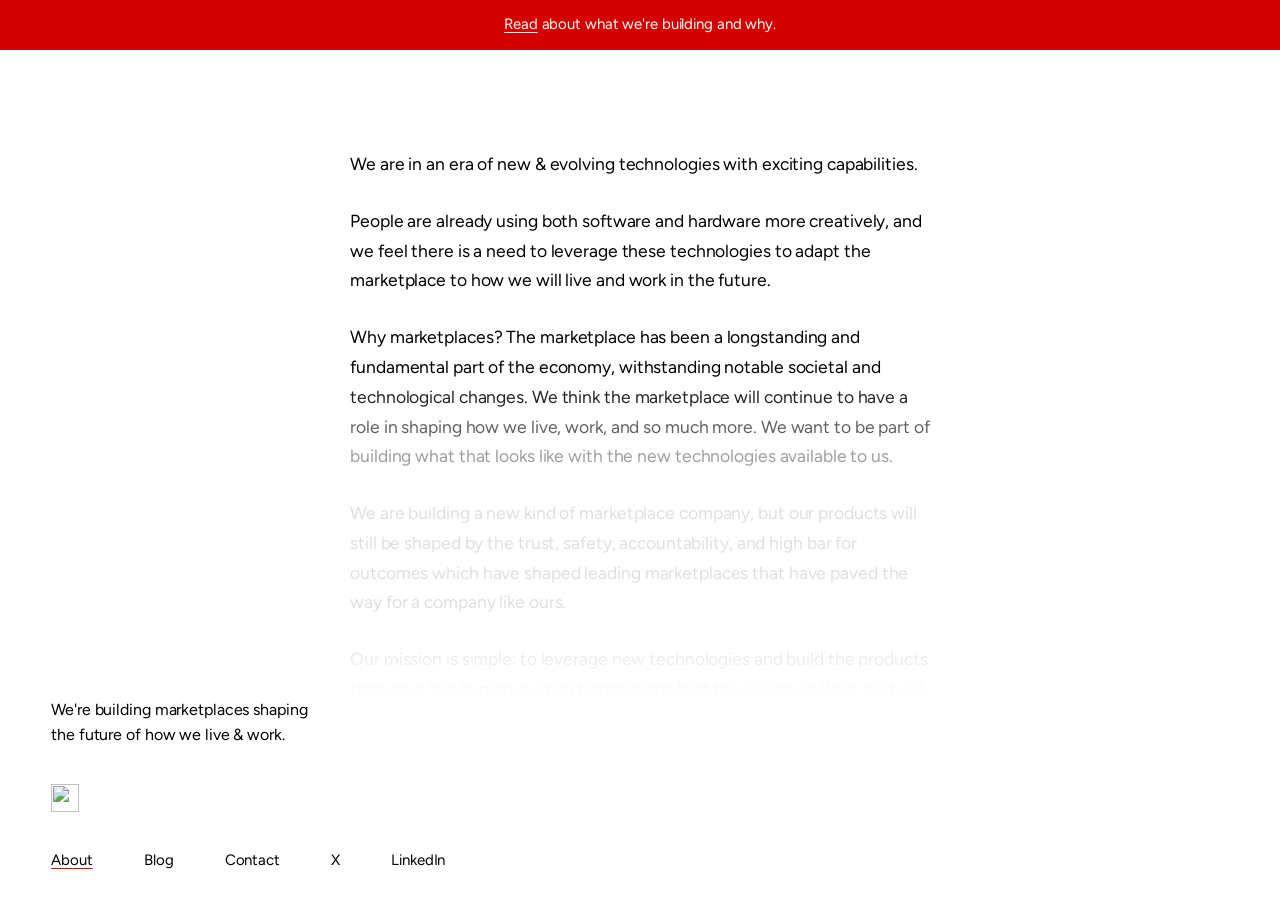
==== about.html @ 6d11f4cb "Refactor footer navigation and update image size" ====
<!DOCTYPE html>
<html lang="en-GB">
<head>
<meta charset="utf-8">
<meta name="viewport" content="width=device-width, initial-scale=1">
<meta name="color-scheme" content="light">
<title>About — Pelume</title>
<meta name="description" content="We're building the marketplaces shaping the future of how we live and work. Coming soon.">
<meta property="og:title" content="About — Pelume">
<meta property="og:description" content="We're building the marketplaces shaping the future of how we live and work. Coming soon.">
<meta property="og:url" content="https://pelume.com/about">
<meta property="og:type" content="article">
<link rel="icon" href="favicon.ico" sizes="32x32">
<link rel="icon" href="paperclips.svg" type="image/svg+xml">
<link rel="apple-touch-icon" href="apple-touch-icon.png">
<link rel="preconnect" href="https://fonts.googleapis.com">
<link rel="preconnect" href="https://fonts.gstatic.com" crossorigin>
<link href="https://fonts.googleapis.com/css2?family=Figtree:wght@400;600&display=swap" rel="stylesheet">
<link rel="stylesheet" href="styles.css">
</head>
<body>
  <div class="shell">

    <header class="bar">
      <p><a href="about.html" aria-current="page">Read</a> about what we're building and why.</p>
    </header>

    <div class="scroll">
      <main class="letter">
        <p data-reveal>We are in an era of new &amp; evolving technologies with exciting capabilities.</p>
        <p data-reveal>People are already using both software and hardware more creatively, and we feel there is a need to leverage these technologies to adapt the marketplace to how we will live and work in the future.</p>
        <p data-reveal>Why marketplaces? The marketplace has been a longstanding and fundamental part of the economy, withstanding notable societal and technological changes. We think the marketplace will continue to have a role in shaping how we live, work, and so much more. We want to be part of building what that looks like with the new technologies available to us.</p>
        <p data-reveal>We are building a new kind of marketplace company, but our products will still be shaped by the trust, safety, accountability, and high bar for outcomes which have shaped leading marketplaces that have paved the way for a company like ours.</p>
        <p data-reveal>Our mission is simple: to leverage new technologies and build the products that drive the human-human transactions that have been, still are, and will be incredibly integral to how we live and work.</p>
        <p data-reveal>We're excited to build for you, and we look forward to what's in store.</p>
        <p class="back"><a class="plain" href="index.html" aria-label="Home">← 🏠</a> // <a class="plain" href="mailto:hello@pelume.com" aria-label="Email hello@pelume.com">👋</a></p>
      </main>
    </div>

    <footer class="foot">
      <p class="foot-lede">We're building marketplaces shaping the future of how we live &amp; work.</p>
      <a class="home" href="index.html" aria-label="Pelume home">
        <img src="paperclips.svg" width="30" height="30" alt="">
      </a>
      <nav class="nav" aria-label="Site">
        <a href="about.html" aria-current="page">About</a>
        <a href="blog.html">Blog</a>
        <a href="mailto:hello@pelume.com">Contact</a>
        <a href="https://x.com/pelume" rel="me noopener">X</a>
        <a href="https://linkedin.com/pelume" rel="me noopener">LinkedIn</a>
      </nav>
    </footer>

  </div>
  <script src="app.js"></script>
</body>
</html>
---- styles.css ----
/* Pelume — fixed banner, fixed footer, one scrolling region between them. */

:root {
  color-scheme: light;

  --paper: #fff;
  --ink: #000;
  --dim: rgba(0, 0, 0, 0.13);
  --line: rgba(0, 0, 0, 0.16);
  --accent: #d40000;

  --sans: "Figtree", -apple-system, BlinkMacSystemFont, "Segoe UI", Roboto,
    Helvetica, Arial, sans-serif;

  --measure: 62ch;
  --pad: clamp(20px, 4vw, 56px);
}

* {
  box-sizing: border-box;
}

html {
  -webkit-text-size-adjust: 100%;
}

body {
  margin: 0;
  min-height: 100dvh;
  background: var(--paper);
  color: var(--ink);
  font-family: var(--sans);
  font-size: clamp(16px, 0.25vw + 15.2px, 17.5px);
  font-weight: 400;
  line-height: 1.7;
  letter-spacing: -0.006em;
  -webkit-font-smoothing: antialiased;
  -moz-osx-font-smoothing: grayscale;
}

/* ---------- Shell ---------- */

.shell {
  display: flex;
  flex-direction: column;
  height: 100dvh;
  overflow: hidden;
}

.bar {
  flex: none;
  display: flex;
  align-items: center;
  justify-content: center;
  min-height: 50px;
  padding: 0.55rem var(--pad);
  background: var(--accent);
  color: #fff;
  font-size: 0.9375rem;
  text-align: center;
}

.bar p {
  margin: 0;
}

.scroll {
  flex: 1 1 auto;
  min-height: 0;
  overflow-y: auto;
  overscroll-behavior: contain;
  -webkit-mask-image: linear-gradient(
    to bottom,
    transparent 0,
    #000 24px,
    #000 calc(100% - 64px),
    transparent 100%
  );
  mask-image: linear-gradient(
    to bottom,
    transparent 0,
    #000 24px,
    #000 calc(100% - 64px),
    transparent 100%
  );
}

.foot {
  flex: none;
  padding: 0 var(--pad) clamp(18px, 3vh, 32px);
  display: grid;
  gap: clamp(20px, 4vh, 44px);
}

.foot-lede {
  max-width: 42ch;
  margin: 0;
  font-size: 1rem;
  line-height: 1.55;
  text-wrap: balance;
}

.foot-row {
  display: flex;
  align-items: center;
  justify-content: space-between;
  gap: 1.5rem 2rem;
  flex-wrap: wrap;
}

/* About: the paperclip sits in the middle of the footer row */
.foot-row.is-centred {
  display: grid;
  grid-template-columns: 1fr auto 1fr;
  align-items: center;
}

.foot-row.is-centred .home {
  grid-column: 2;
}

.foot-row.is-centred .nav {
  grid-column: 3;
  justify-content: flex-end;
}

.home {
  display: inline-flex;
  line-height: 0;
}

.home img {
  width: 28px;
  height: 28px;
  display: block;
  transition: opacity 0.15s ease;
}

.home:hover img {
  opacity: 0.6;
}

/* ---------- Links ---------- */

a {
  color: inherit;
  text-decoration: none;
}

.nav {
  display: flex;
  flex-wrap: wrap;
  gap: 1rem clamp(1.5rem, 4vw, 3.25rem);
  font-size: 0.9375rem;
}

.nav a:hover,
.bar a,
.nav a[aria-current="page"] {
  text-decoration: underline;
  text-underline-offset: 3px;
  text-decoration-thickness: 1px;
}

.nav a[aria-current="page"] {
  text-decoration-color: var(--accent);
}

.bar a:hover {
  text-decoration-thickness: 2px;
}

:focus-visible {
  outline: 2px solid var(--accent);
  outline-offset: 3px;
  border-radius: 2px;
}

/* ---------- Home: the mark ---------- */

.hero {
  min-height: 100%;
  display: grid;
  place-items: center;
  padding: clamp(32px, 8vh, 96px) var(--pad);
}

.mark {
  position: relative;
  width: clamp(190px, 26vw, 330px);
  aspect-ratio: 1;
  display: block;
}

.mark img,
.mark canvas {
  position: absolute;
  inset: 0;
  width: 100%;
  height: 100%;
  display: block;
}

.mark.is-live img {
  opacity: 0;
}

/* ---------- Letter ---------- */

.letter {
  max-width: var(--measure);
  margin-inline: auto;
  padding: clamp(48px, 11vh, 120px) var(--pad) clamp(64px, 14vh, 160px);
}

.letter p {
  margin: 0 0 1.55em;
  text-wrap: pretty;
}

.letter p:last-child {
  margin-bottom: 0;
}

.letter a {
  text-decoration: underline;
  text-underline-offset: 3px;
  text-decoration-thickness: 1px;
  text-decoration-color: var(--accent);
}

.letter a:hover {
  color: var(--accent);
}

.back {
  margin-top: 3em;
}

.back a,
a.plain {
  text-decoration: none;
  transition: opacity 0.15s ease;
}

.back a:hover,
a.plain:hover {
  text-decoration: none;
  opacity: 0.6;
}

/* Words start dim and reach full black as they scroll up the page. */
.word {
  color: var(--dim);
}

/* ---------- Small screens: let the document scroll ---------- */

@media (max-width: 720px) {
  .shell {
    height: auto;
    overflow: visible;
  }

  .bar {
    position: sticky;
    top: 0;
    z-index: 10;
  }

  .scroll {
    overflow: visible;
    -webkit-mask-image: none;
    mask-image: none;
  }

  .hero {
    min-height: 62vh;
  }

  .foot {
    padding-top: clamp(32px, 8vh, 64px);
    border-top: 1px solid var(--line);
  }

  .foot-row.is-centred {
    display: flex;
    justify-content: space-between;
  }
}

@media (prefers-reduced-motion: reduce) {
  * {
    transition: none !important;
    animation: none !important;
  }

  .word {
    color: var(--ink);
  }
}
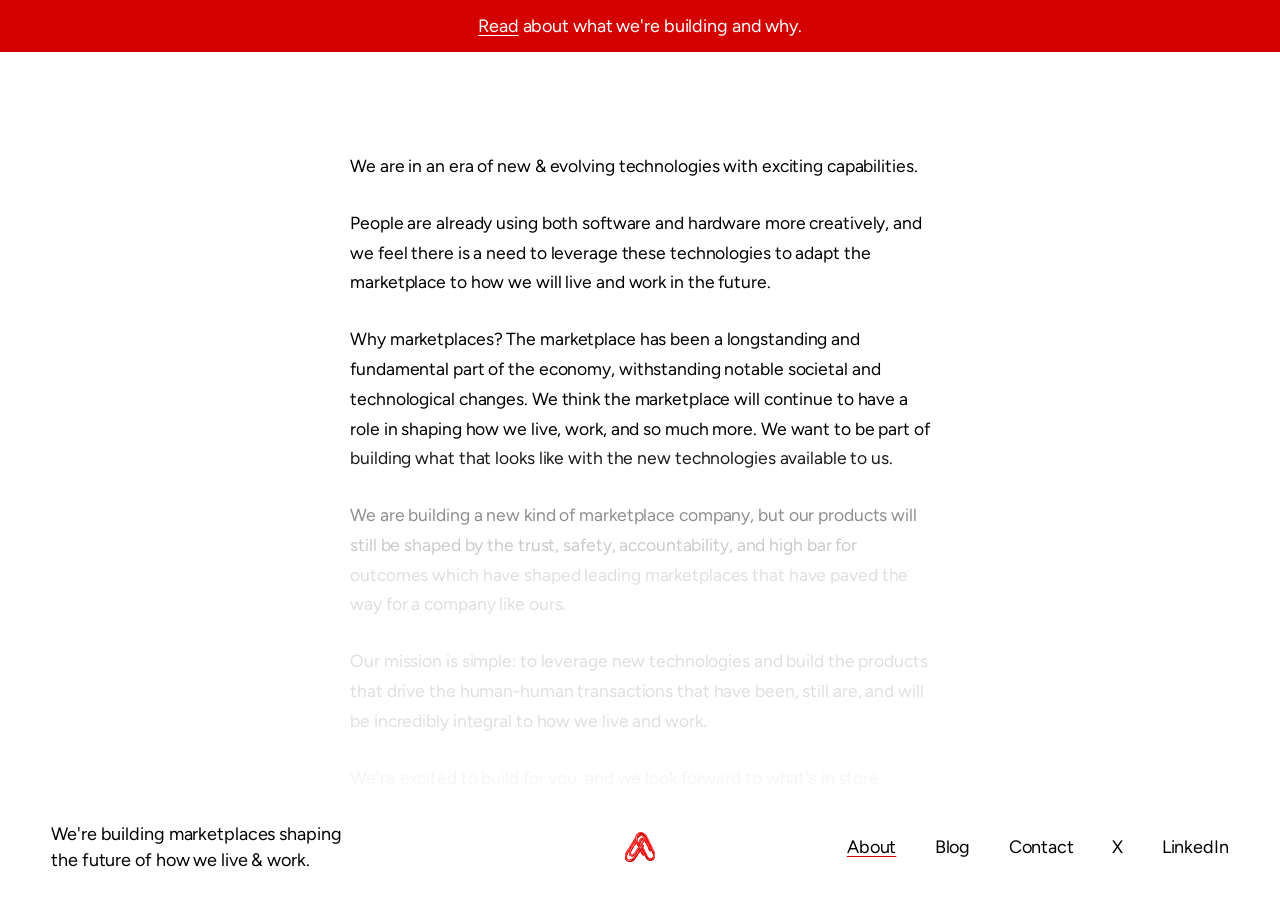
==== commit 56a1b13f: "Update about.html" ====
--- a/about.html
+++ b/about.html
@@ -33,7 +33,6 @@
         <p data-reveal>We are building a new kind of marketplace company, but our products will still be shaped by the trust, safety, accountability, and high bar for outcomes which have shaped leading marketplaces that have paved the way for a company like ours.</p>
         <p data-reveal>Our mission is simple: to leverage new technologies and build the products that drive the human-human transactions that have been, still are, and will be incredibly integral to how we live and work.</p>
         <p data-reveal>We're excited to build for you, and we look forward to what's in store.</p>
-        <p class="back"><a class="plain" href="index.html" aria-label="Home">← 🏠</a> // <a class="plain" href="mailto:hello@pelume.com" aria-label="Email hello@pelume.com">👋</a></p>
       </main>
     </div>
 
--- a/styles.css
+++ b/styles.css
@@ -13,7 +13,8 @@
     Helvetica, Arial, sans-serif;
 
   --measure: 62ch;
-  --pad: clamp(20px, 4vw, 56px);
+  --pad: clamp(18px, 4vw, 56px);
+  --nav: clamp(16px, 0.35vw + 15px, 18px);
 }
 
 * {
@@ -52,12 +53,13 @@
   display: flex;
   align-items: center;
   justify-content: center;
-  min-height: 50px;
+  min-height: 52px;
   padding: 0.55rem var(--pad);
   background: var(--accent);
   color: #fff;
-  font-size: 0.9375rem;
+  font-size: var(--nav);
   text-align: center;
+  text-wrap: balance;
 }
 
 .bar p {
@@ -85,59 +87,50 @@
   );
 }
 
+/* ---------- Footer: one row, everything on the same line ---------- */
+
 .foot {
   flex: none;
-  padding: 0 var(--pad) clamp(18px, 3vh, 32px);
+  padding: clamp(16px, 2.5vh, 28px) var(--pad) clamp(18px, 3vh, 30px);
   display: grid;
-  gap: clamp(20px, 4vh, 44px);
+  grid-template-columns: minmax(0, 1fr) auto minmax(0, 1fr);
+  align-items: center;
+  gap: clamp(16px, 3vw, 40px);
 }
 
 .foot-lede {
-  max-width: 42ch;
+  grid-column: 1;
+  max-width: 34ch;
   margin: 0;
-  font-size: 1rem;
-  line-height: 1.55;
+  font-size: var(--nav);
+  line-height: 1.45;
   text-wrap: balance;
 }
 
-.foot-row {
-  display: flex;
-  align-items: center;
-  justify-content: space-between;
-  gap: 1.5rem 2rem;
-  flex-wrap: wrap;
-}
-
-/* About: the paperclip sits in the middle of the footer row */
-.foot-row.is-centred {
-  display: grid;
-  grid-template-columns: 1fr auto 1fr;
-  align-items: center;
-}
-
-.foot-row.is-centred .home {
+.home {
   grid-column: 2;
-}
-
-.foot-row.is-centred .nav {
-  grid-column: 3;
-  justify-content: flex-end;
-}
-
-.home {
   display: inline-flex;
   line-height: 0;
 }
 
 .home img {
-  width: 28px;
-  height: 28px;
+  width: 30px;
+  height: 30px;
   display: block;
   transition: opacity 0.15s ease;
 }
 
 .home:hover img {
   opacity: 0.6;
+}
+
+.nav {
+  grid-column: 3;
+  display: flex;
+  flex-wrap: wrap;
+  justify-content: flex-end;
+  gap: 0.5rem clamp(1.25rem, 3vw, 2.75rem);
+  font-size: var(--nav);
 }
 
 /* ---------- Links ---------- */
@@ -145,13 +138,6 @@
 a {
   color: inherit;
   text-decoration: none;
-}
-
-.nav {
-  display: flex;
-  flex-wrap: wrap;
-  gap: 1rem clamp(1.5rem, 4vw, 3.25rem);
-  font-size: 0.9375rem;
 }
 
 .nav a:hover,
@@ -187,7 +173,7 @@
 
 .mark {
   position: relative;
-  width: clamp(190px, 26vw, 330px);
+  width: clamp(160px, 26vw, 330px);
   aspect-ratio: 1;
   display: block;
 }
@@ -210,7 +196,7 @@
 .letter {
   max-width: var(--measure);
   margin-inline: auto;
-  padding: clamp(48px, 11vh, 120px) var(--pad) clamp(64px, 14vh, 160px);
+  padding: clamp(40px, 11vh, 120px) var(--pad) clamp(56px, 14vh, 160px);
 }
 
 .letter p {
@@ -254,7 +240,81 @@
   color: var(--dim);
 }
 
-/* ---------- Small screens: let the document scroll ---------- */
+/* ---------- Blog index ---------- */
+
+.index {
+  max-width: 1180px;
+  margin-inline: auto;
+  padding: clamp(40px, 9vh, 96px) var(--pad) clamp(56px, 12vh, 140px);
+}
+
+.index h1 {
+  margin: 0 0 clamp(28px, 5vh, 56px);
+  font-size: clamp(2rem, 5vw, 3.25rem);
+  font-weight: 600;
+  line-height: 1.1;
+  letter-spacing: -0.03em;
+}
+
+.posts {
+  list-style: none;
+  margin: 0;
+  padding: 0;
+  border-top: 1px solid var(--line);
+}
+
+.posts li {
+  border-bottom: 1px solid var(--line);
+}
+
+.posts a {
+  display: grid;
+  grid-template-columns: minmax(120px, 18%) 1fr;
+  gap: 0 clamp(16px, 4vw, 48px);
+  align-items: baseline;
+  padding: clamp(18px, 3vh, 30px) 0;
+}
+
+.posts time {
+  font-size: var(--nav);
+  color: rgba(0, 0, 0, 0.45);
+  font-variant-numeric: tabular-nums;
+}
+
+.posts span {
+  font-size: clamp(1.0625rem, 1.2vw, 1.375rem);
+}
+
+.posts a:hover span {
+  text-decoration: underline;
+  text-underline-offset: 4px;
+  text-decoration-thickness: 1px;
+  text-decoration-color: var(--accent);
+}
+
+/* ---------- Tablet: footer drops to two rows ---------- */
+
+@media (max-width: 900px) {
+  .foot {
+    grid-template-columns: auto 1fr;
+    gap: clamp(14px, 2.5vh, 24px) 1.5rem;
+  }
+
+  .foot-lede {
+    grid-column: 1 / -1;
+    max-width: none;
+  }
+
+  .home {
+    grid-column: 1;
+  }
+
+  .nav {
+    grid-column: 2;
+  }
+}
+
+/* ---------- Phone: the document scrolls, nothing is pinned but the bar --- */
 
 @media (max-width: 720px) {
   .shell {
@@ -275,17 +335,33 @@
   }
 
   .hero {
-    min-height: 62vh;
+    min-height: 58vh;
   }
 
   .foot {
-    padding-top: clamp(32px, 8vh, 64px);
     border-top: 1px solid var(--line);
-  }
-
-  .foot-row.is-centred {
-    display: flex;
-    justify-content: space-between;
+    padding-top: clamp(28px, 6vh, 48px);
+  }
+
+  .posts a {
+    grid-template-columns: 1fr;
+    gap: 2px;
+  }
+}
+
+@media (max-width: 520px) {
+  .foot {
+    grid-template-columns: 1fr;
+  }
+
+  .home,
+  .nav {
+    grid-column: 1;
+  }
+
+  .nav {
+    justify-content: flex-start;
+    gap: 0.4rem 1.5rem;
   }
 }
 
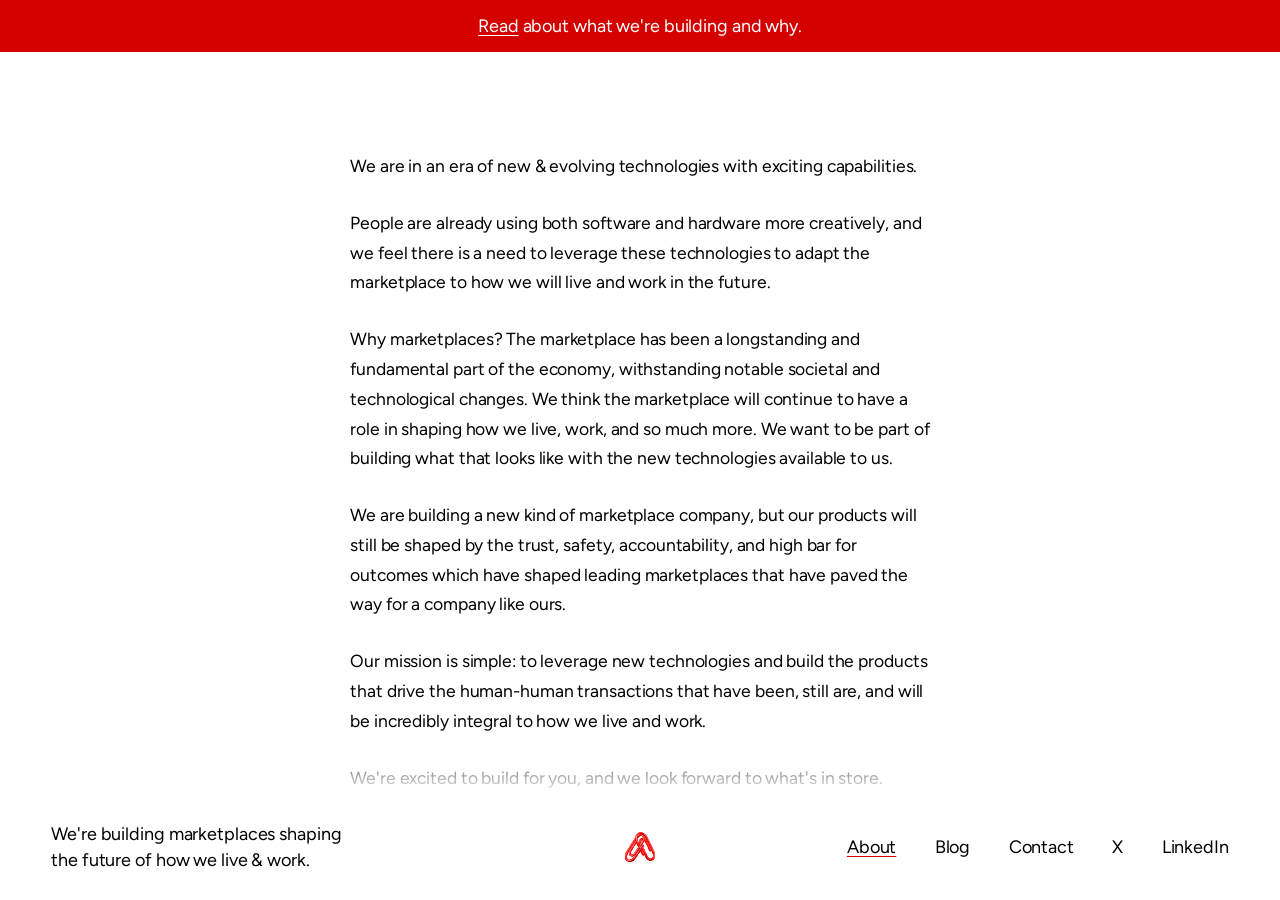
==== commit 5a5c4033: "Update about.html" ====
--- a/about.html
+++ b/about.html
@@ -27,12 +27,12 @@
 
     <div class="scroll">
       <main class="letter">
-        <p data-reveal>We are in an era of new &amp; evolving technologies with exciting capabilities.</p>
-        <p data-reveal>People are already using both software and hardware more creatively, and we feel there is a need to leverage these technologies to adapt the marketplace to how we will live and work in the future.</p>
-        <p data-reveal>Why marketplaces? The marketplace has been a longstanding and fundamental part of the economy, withstanding notable societal and technological changes. We think the marketplace will continue to have a role in shaping how we live, work, and so much more. We want to be part of building what that looks like with the new technologies available to us.</p>
-        <p data-reveal>We are building a new kind of marketplace company, but our products will still be shaped by the trust, safety, accountability, and high bar for outcomes which have shaped leading marketplaces that have paved the way for a company like ours.</p>
-        <p data-reveal>Our mission is simple: to leverage new technologies and build the products that drive the human-human transactions that have been, still are, and will be incredibly integral to how we live and work.</p>
-        <p data-reveal>We're excited to build for you, and we look forward to what's in store.</p>
+        <p>We are in an era of new &amp; evolving technologies with exciting capabilities.</p>
+        <p>People are already using both software and hardware more creatively, and we feel there is a need to leverage these technologies to adapt the marketplace to how we will live and work in the future.</p>
+        <p>Why marketplaces? The marketplace has been a longstanding and fundamental part of the economy, withstanding notable societal and technological changes. We think the marketplace will continue to have a role in shaping how we live, work, and so much more. We want to be part of building what that looks like with the new technologies available to us.</p>
+        <p>We are building a new kind of marketplace company, but our products will still be shaped by the trust, safety, accountability, and high bar for outcomes which have shaped leading marketplaces that have paved the way for a company like ours.</p>
+        <p>Our mission is simple: to leverage new technologies and build the products that drive the human-human transactions that have been, still are, and will be incredibly integral to how we live and work.</p>
+        <p>We're excited to build for you, and we look forward to what's in store.</p>
       </main>
     </div>
 
--- a/styles.css
+++ b/styles.css
@@ -6,7 +6,7 @@
   --paper: #fff;
   --ink: #000;
   --dim: rgba(0, 0, 0, 0.13);
-  --line: rgba(0, 0, 0, 0.16);
+  --line: rgba(0, 0, 0, 0.5);
   --accent: #d40000;
 
   --sans: "Figtree", -apple-system, BlinkMacSystemFont, "Segoe UI", Roboto,
@@ -277,7 +277,6 @@
 
 .posts time {
   font-size: var(--nav);
-  color: rgba(0, 0, 0, 0.45);
   font-variant-numeric: tabular-nums;
 }
 
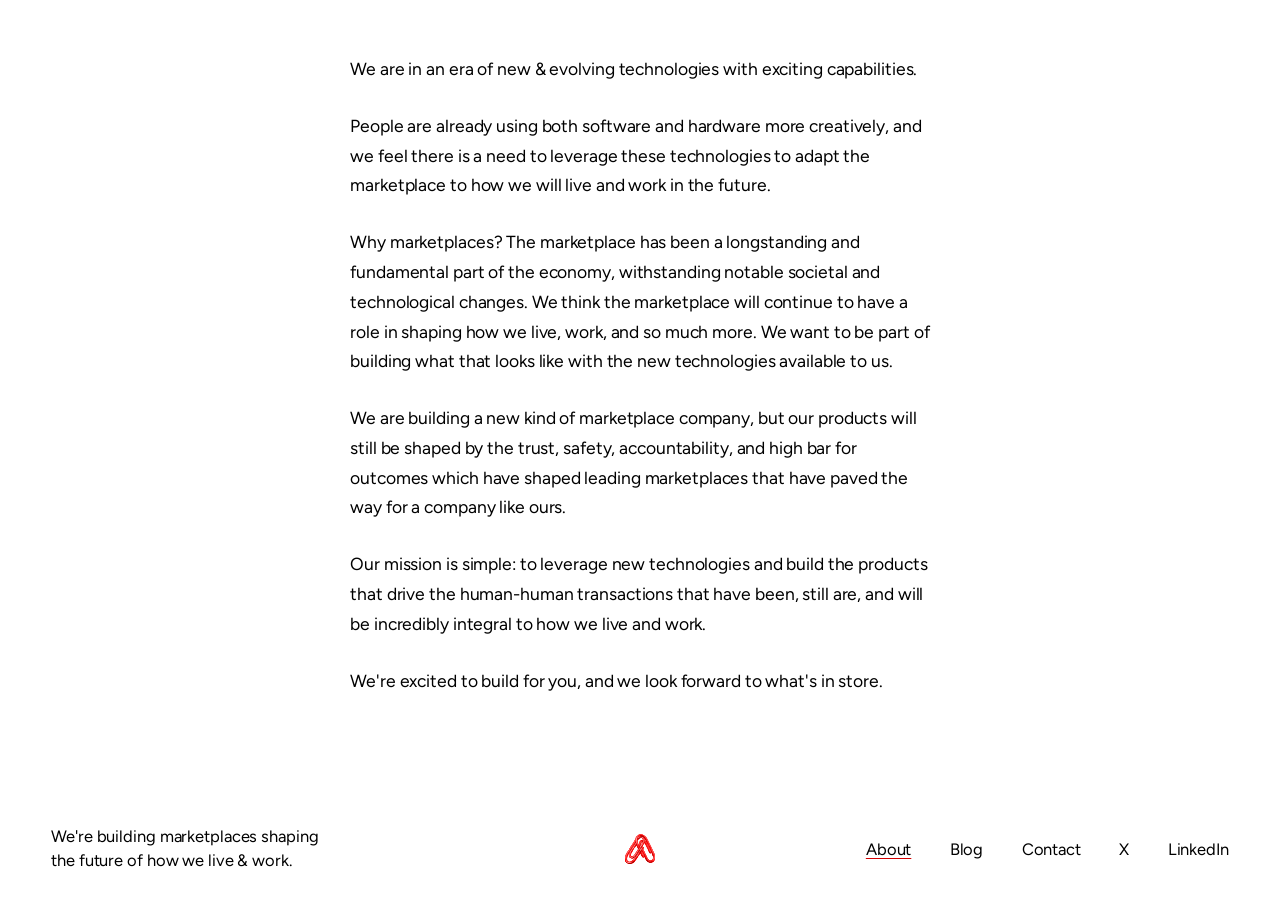
==== commit dfa164e3: "Update about.html" ====
--- a/about.html
+++ b/about.html
@@ -20,10 +20,6 @@
 </head>
 <body>
   <div class="shell">
-
-    <header class="bar">
-      <p><a href="about.html" aria-current="page">Read</a> about what we're building and why.</p>
-    </header>
 
     <div class="scroll">
       <main class="letter">
--- a/styles.css
+++ b/styles.css
@@ -7,14 +7,15 @@
   --ink: #000;
   --dim: rgba(0, 0, 0, 0.13);
   --line: rgba(0, 0, 0, 0.5);
+  --hair: 0.5px;
   --accent: #d40000;
 
   --sans: "Figtree", -apple-system, BlinkMacSystemFont, "Segoe UI", Roboto,
     Helvetica, Arial, sans-serif;
 
   --measure: 62ch;
-  --pad: clamp(18px, 4vw, 56px);
-  --nav: clamp(16px, 0.35vw + 15px, 18px);
+  --pad: clamp(32px, 4vw, 56px);
+  --nav: clamp(15px, 0.3vw + 14.3px, 16.5px);
 }
 
 * {
@@ -196,7 +197,7 @@
 .letter {
   max-width: var(--measure);
   margin-inline: auto;
-  padding: clamp(40px, 11vh, 120px) var(--pad) clamp(56px, 14vh, 160px);
+  padding: clamp(28px, 6vh, 72px) var(--pad) clamp(56px, 14vh, 160px);
 }
 
 .letter p {
@@ -245,7 +246,7 @@
 .index {
   max-width: 1180px;
   margin-inline: auto;
-  padding: clamp(40px, 9vh, 96px) var(--pad) clamp(56px, 12vh, 140px);
+  padding: clamp(28px, 5vh, 64px) var(--pad) clamp(56px, 12vh, 140px);
 }
 
 .index h1 {
@@ -260,11 +261,11 @@
   list-style: none;
   margin: 0;
   padding: 0;
-  border-top: 1px solid var(--line);
+  border-top: var(--hair) solid var(--line);
 }
 
 .posts li {
-  border-bottom: 1px solid var(--line);
+  border-bottom: var(--hair) solid var(--line);
 }
 
 .posts a {
@@ -281,7 +282,7 @@
 }
 
 .posts span {
-  font-size: clamp(1.0625rem, 1.2vw, 1.375rem);
+  font-size: clamp(0.9rem, 0.625vw, 1rem);
 }
 
 .posts a:hover span {
@@ -316,8 +317,16 @@
 /* ---------- Phone: the document scrolls, nothing is pinned but the bar --- */
 
 @media (max-width: 720px) {
+  /* Hairlines are halved here: at phone text sizes a full pixel reads heavy. */
+  :root {
+    --hair: 0.5px;
+  }
+
+  /* The shell still fills the screen, so a short page keeps its footer on the
+     bottom edge instead of stopping halfway down. */
   .shell {
     height: auto;
+    min-height: 100dvh;
     overflow: visible;
   }
 
@@ -328,39 +337,59 @@
   }
 
   .scroll {
+    flex: 1 0 auto;
+    display: flex;
+    flex-direction: column;
     overflow: visible;
     -webkit-mask-image: none;
     mask-image: none;
   }
 
   .hero {
-    min-height: 58vh;
-  }
-
+    flex: 1;
+    min-height: 52vh;
+  }
+
+  /* Footer stacks and centres: tagline, then the paperclip, then the nav.
+     The rule lines up with the text rather than bleeding to the screen edge. */
   .foot {
-    border-top: 1px solid var(--line);
-    padding-top: clamp(28px, 6vh, 48px);
-  }
-
-  .posts a {
+    position: relative;
     grid-template-columns: 1fr;
-    gap: 2px;
-  }
-}
-
-@media (max-width: 520px) {
-  .foot {
-    grid-template-columns: 1fr;
-  }
-
+    justify-items: center;
+    text-align: center;
+    gap: clamp(14px, 2.5vh, 22px);
+    padding-top: clamp(24px, 5vh, 40px);
+  }
+
+  .foot::before {
+    content: "";
+    position: absolute;
+    top: 0;
+    left: var(--pad);
+    right: var(--pad);
+    height: var(--hair);
+    background: var(--line);
+  }
+
+  .foot-lede,
   .home,
   .nav {
     grid-column: 1;
   }
 
+  .foot-lede {
+    max-width: 32ch;
+  }
+
   .nav {
-    justify-content: flex-start;
+    justify-content: center;
     gap: 0.4rem 1.5rem;
+  }
+
+  /* Date beside the title, as on wider screens. */
+  .posts a {
+    grid-template-columns: 84px 1fr;
+    gap: 0 16px;
   }
 }
 
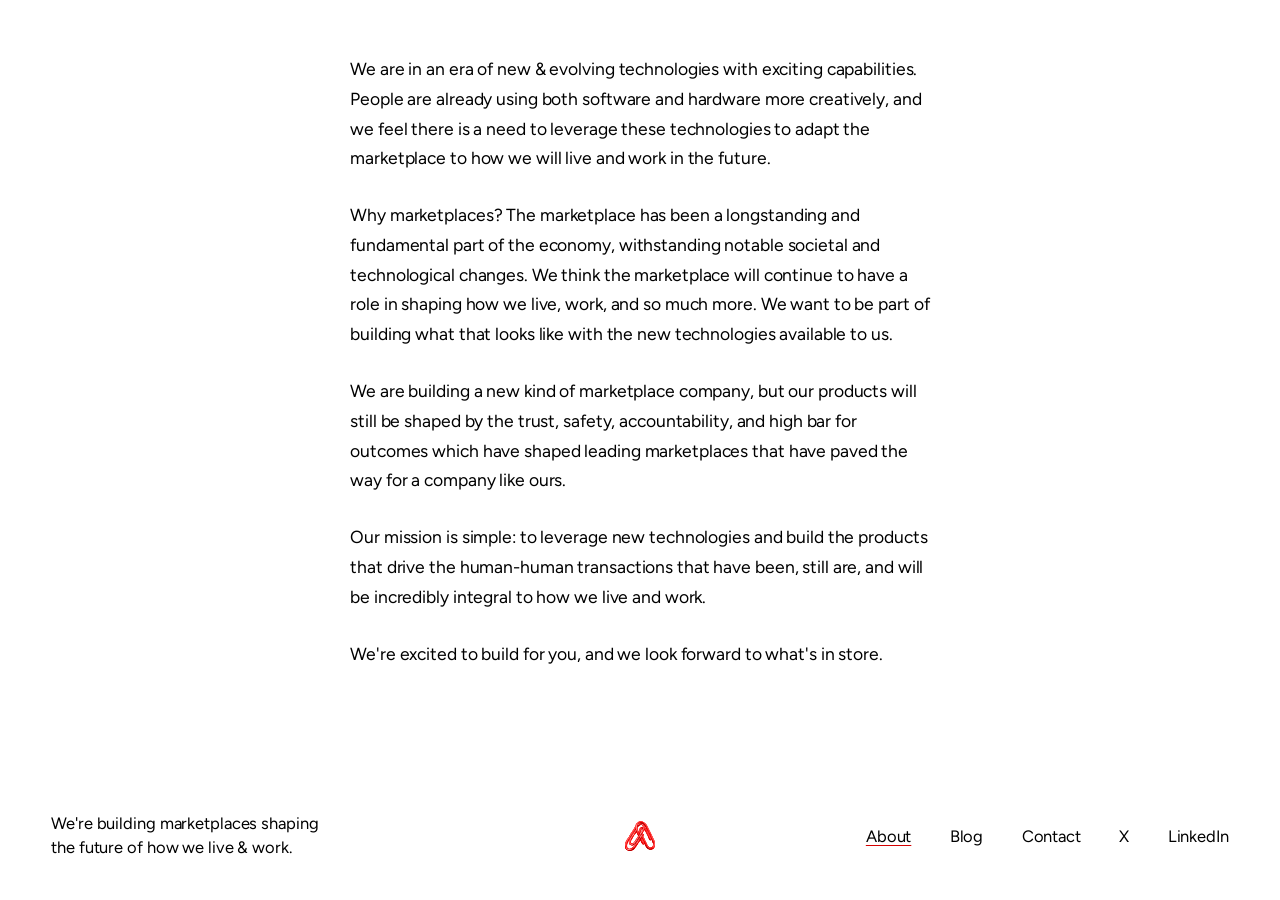
==== commit 4b68b1e5: "Update about.html" ====
--- a/about.html
+++ b/about.html
@@ -23,8 +23,7 @@
 
     <div class="scroll">
       <main class="letter">
-        <p>We are in an era of new &amp; evolving technologies with exciting capabilities.</p>
-        <p>People are already using both software and hardware more creatively, and we feel there is a need to leverage these technologies to adapt the marketplace to how we will live and work in the future.</p>
+        <p>We are in an era of new &amp; evolving technologies with exciting capabilities. People are already using both software and hardware more creatively, and we feel there is a need to leverage these technologies to adapt the marketplace to how we will live and work in the future.</p>
         <p>Why marketplaces? The marketplace has been a longstanding and fundamental part of the economy, withstanding notable societal and technological changes. We think the marketplace will continue to have a role in shaping how we live, work, and so much more. We want to be part of building what that looks like with the new technologies available to us.</p>
         <p>We are building a new kind of marketplace company, but our products will still be shaped by the trust, safety, accountability, and high bar for outcomes which have shaped leading marketplaces that have paved the way for a company like ours.</p>
         <p>Our mission is simple: to leverage new technologies and build the products that drive the human-human transactions that have been, still are, and will be incredibly integral to how we live and work.</p>
--- a/styles.css
+++ b/styles.css
@@ -7,7 +7,7 @@
   --ink: #000;
   --dim: rgba(0, 0, 0, 0.13);
   --line: rgba(0, 0, 0, 0.5);
-  --hair: 0.5px;
+  --hair: 1px;
   --accent: #d40000;
 
   --sans: "Figtree", -apple-system, BlinkMacSystemFont, "Segoe UI", Roboto,
@@ -92,7 +92,7 @@
 
 .foot {
   flex: none;
-  padding: clamp(16px, 2.5vh, 28px) var(--pad) clamp(18px, 3vh, 30px);
+  padding: clamp(16px, 2.5vh, 28px) var(--pad) clamp(28px, 4.5vh, 48px);
   display: grid;
   grid-template-columns: minmax(0, 1fr) auto minmax(0, 1fr);
   align-items: center;
@@ -251,7 +251,7 @@
 
 .index h1 {
   margin: 0 0 clamp(28px, 5vh, 56px);
-  font-size: clamp(2rem, 5vw, 3.25rem);
+  font-size: clamp(1.75rem, 2.5vw, 2.25rem);
   font-weight: 600;
   line-height: 1.1;
   letter-spacing: -0.03em;
@@ -282,7 +282,7 @@
 }
 
 .posts span {
-  font-size: clamp(0.9rem, 0.625vw, 1rem);
+  font-size: clamp(1rem, 0.9vw, 1.25rem);
 }
 
 .posts a:hover span {
